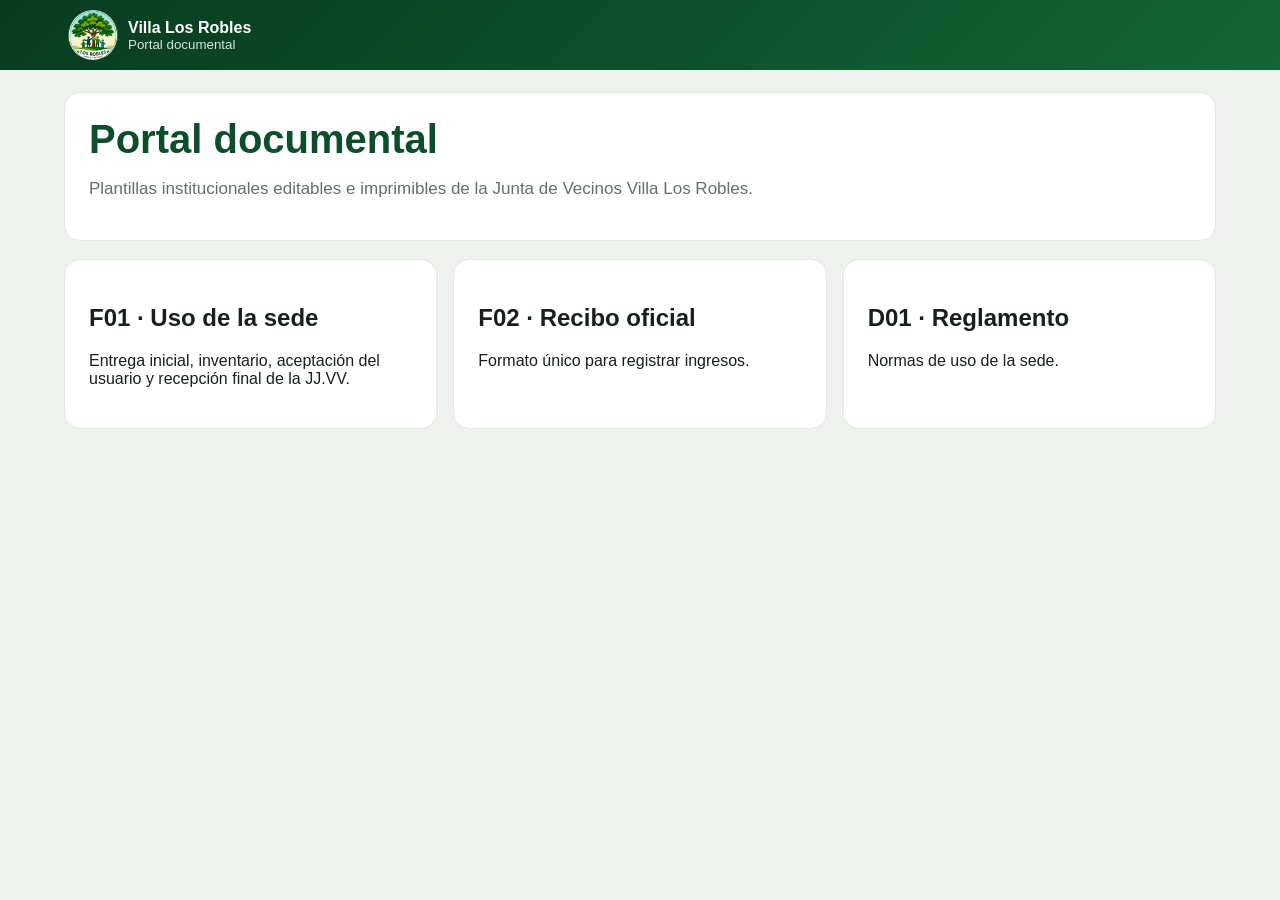
==== index.html @ 32308a5a "Add files via upload Primer carga de archivos" ====
<!doctype html><html lang="es"><head><meta charset="utf-8"><meta name="viewport" content="width=device-width,initial-scale=1"><title>Villa Los Robles · Portal documental</title><link rel="stylesheet" href="css/styles.css"></head><body>
<header class="site-header"><div class="header-inner"><a class="brand" href="index.html"><img src="assets/logo-villa-los-robles.jpg"><span>Villa Los Robles<small>Portal documental</small></span></a></div></header>
<main class="page-shell"><section class="hero"><h1>Portal documental</h1><p>Plantillas institucionales editables e imprimibles de la Junta de Vecinos Villa Los Robles.</p></section>
<section class="grid">
<a class="card" href="documentos/f01-uso-sede.html"><h2>F01 · Uso de la sede</h2><p>Entrega inicial, inventario, aceptación del usuario y recepción final de la JJ.VV.</p></a>
<a class="card" href="documentos/f02-recibo.html"><h2>F02 · Recibo oficial</h2><p>Formato único para registrar ingresos.</p></a>
<a class="card" href="documentos/d01-reglamento.html"><h2>D01 · Reglamento</h2><p>Normas de uso de la sede.</p></a>
</section></main></body></html>
---- css/styles.css ----
:root{
  --green-950:#073b20;--green-900:#0b4f2a;--green-800:#146535;--green-700:#1f7a3f;
  --green-100:#eef6ed;--green-050:#f8fbf7;--blue:#18507a;--blue-100:#edf5fb;
  --orange:#d97706;--orange-100:#fff6e9;--ink:#172019;--muted:#637067;--line:#c5d1c3;
}
*{box-sizing:border-box}
html,body{margin:0;background:#edf2ed;color:var(--ink);font-family:Arial,Helvetica,sans-serif}
a{text-decoration:none;color:inherit}
.site-header{background:linear-gradient(135deg,var(--green-950),var(--green-800));color:#fff;position:sticky;top:0;z-index:50}
.header-inner{max-width:1180px;margin:auto;padding:10px 18px;display:flex;align-items:center;gap:14px}
.brand{display:flex;align-items:center;gap:10px;font-weight:700}
.brand img{width:50px;height:50px;border-radius:50%;object-fit:cover;background:#fff}
.brand small{display:block;font-weight:400;opacity:.85}
nav{margin-left:auto;display:flex;gap:6px}
nav a{padding:8px 10px;border-radius:8px;font-size:14px}
nav a:hover{background:rgba(255,255,255,.15)}
.page-shell{max-width:1180px;margin:22px auto;padding:0 14px}
.hero,.card{background:#fff;border:1px solid #e1e9e0;border-radius:16px;padding:24px}
.hero h1{margin:0;color:var(--green-900);font-size:40px}
.hero p{color:var(--muted);font-size:17px}
.grid{display:grid;grid-template-columns:repeat(3,1fr);gap:16px;margin-top:18px}
.btn{display:inline-block;background:var(--green-800);color:#fff;border:0;border-radius:9px;padding:10px 15px;font-weight:700;cursor:pointer}
.doc-toolbar{position:sticky;top:72px;z-index:40;background:#fff;border:1px solid #dfe7de;border-radius:10px;padding:9px;display:flex;justify-content:center;gap:8px;margin-bottom:12px}
.document{width:210mm;min-height:297mm;margin:auto;background:#fff;padding:5mm;box-shadow:0 8px 28px rgba(0,0,0,.12)}
.doc-header{display:grid;grid-template-columns:26mm 1fr 41mm;gap:4mm;align-items:center;border-bottom:1px solid var(--line);padding-bottom:2mm}
.doc-logo{width:24mm;height:24mm;object-fit:contain}
.doc-title{margin:0;color:var(--green-900);font-size:24px;line-height:1}
.doc-subtitle{font-size:15px;font-weight:700;margin-top:4px}
.doc-slogan{font:italic 14px Georgia,serif;color:var(--green-700);margin-top:4px}
.control{border:1px solid var(--line);border-radius:7px;overflow:hidden;font-size:9px}
.control strong{display:block;background:var(--green-900);color:#fff;text-align:center;padding:4px}
.control div{display:grid;grid-template-columns:1fr 1.2fr;border-top:1px solid var(--line)}
.control span{padding:4px}.control span+span{border-left:1px solid var(--line);font-weight:700}
.quick{display:grid;grid-template-columns:repeat(5,1fr);margin:2mm 0;border-bottom:1px solid var(--line)}
.quick div{font-size:8px;padding:2mm;border-right:1px solid var(--line)}.quick div:last-child{border-right:0}.quick b{color:var(--green-900)}
.top-grid{display:grid;grid-template-columns:39% 61%;gap:3mm}
.panel{border:1px solid var(--line);border-radius:7px;padding:3mm;margin-bottom:2.5mm}
.section-title{display:flex;align-items:center;gap:5px;margin:0 0 2mm;color:var(--green-900);font-size:11px}
.num{width:18px;height:18px;border-radius:4px;background:var(--green-900);color:#fff;display:inline-flex;align-items:center;justify-content:center;font-size:9px}
.row{display:grid;grid-template-columns:auto 1fr auto 1fr;gap:4px;align-items:end;margin:2mm 0;font-size:8.5px}
.row.one{grid-template-columns:auto 1fr}.line{min-height:14px;border-bottom:1px solid #7c887e}
table{width:100%;border-collapse:collapse;font-size:7.6px}
th{background:var(--green-800);color:#fff;padding:3px;border:1px solid var(--line)}
td{padding:2.5px 3px;border:1px solid var(--line)}
.state-grid{display:grid;grid-template-columns:repeat(6,1fr);gap:0;border:1px solid var(--line);border-radius:7px;overflow:hidden}
.state-grid label{font-size:7.5px;padding:4px;border-right:1px solid var(--line)}.state-grid label:last-child{border-right:0}
.banner{border-radius:8px;padding:3mm;margin-top:2.5mm;border:1px solid}
.banner.user{background:var(--blue-100);border-color:#7aa5c6}.banner.jjvv{background:var(--orange-100);border-color:#e6a85b}
.banner h2{margin:0 0 2mm;font-size:12px}.banner.user h2{color:var(--blue)}.banner.jjvv h2{color:var(--orange)}
.banner p{font-size:8px;margin:0 0 2mm}
.banner-grid{display:grid;grid-template-columns:1.25fr .8fr 1fr;gap:2mm}
.box{border:1px solid var(--line);border-radius:6px;padding:2mm;background:#fff}.box .row{margin:1mm 0}
.jjvv-grid{display:grid;grid-template-columns:1.25fr .75fr;gap:2mm}.outcome{font-size:8px;line-height:1.5}
.footer{display:grid;grid-template-columns:1fr 1.2fr 1fr;gap:2mm;margin-top:2.5mm}
.footer-box{border:1px solid var(--line);border-radius:7px;padding:2mm;font-size:7.5px}
.footer-brand{display:flex;align-items:center;gap:6px}.footer-brand img{width:18mm;height:18mm;object-fit:contain}
[contenteditable=true]:focus{background:#fff7c8;outline:none}
@page{size:A4 portrait;margin:2mm}
@media print{
  html,body{background:#fff!important;margin:0!important}
  .site-header,.doc-toolbar{display:none!important}
  .page-shell{max-width:none;margin:0;padding:0}
  .document{width:210mm;min-height:0;margin:0;padding:3.5mm;box-shadow:none;overflow:hidden}
  *{-webkit-print-color-adjust:exact!important;print-color-adjust:exact!important}
}
@media(max-width:900px){
  nav{display:none}.grid,.top-grid,.banner-grid,.jjvv-grid,.footer{grid-template-columns:1fr}
  .document{width:100%;min-height:auto;padding:12px}
}
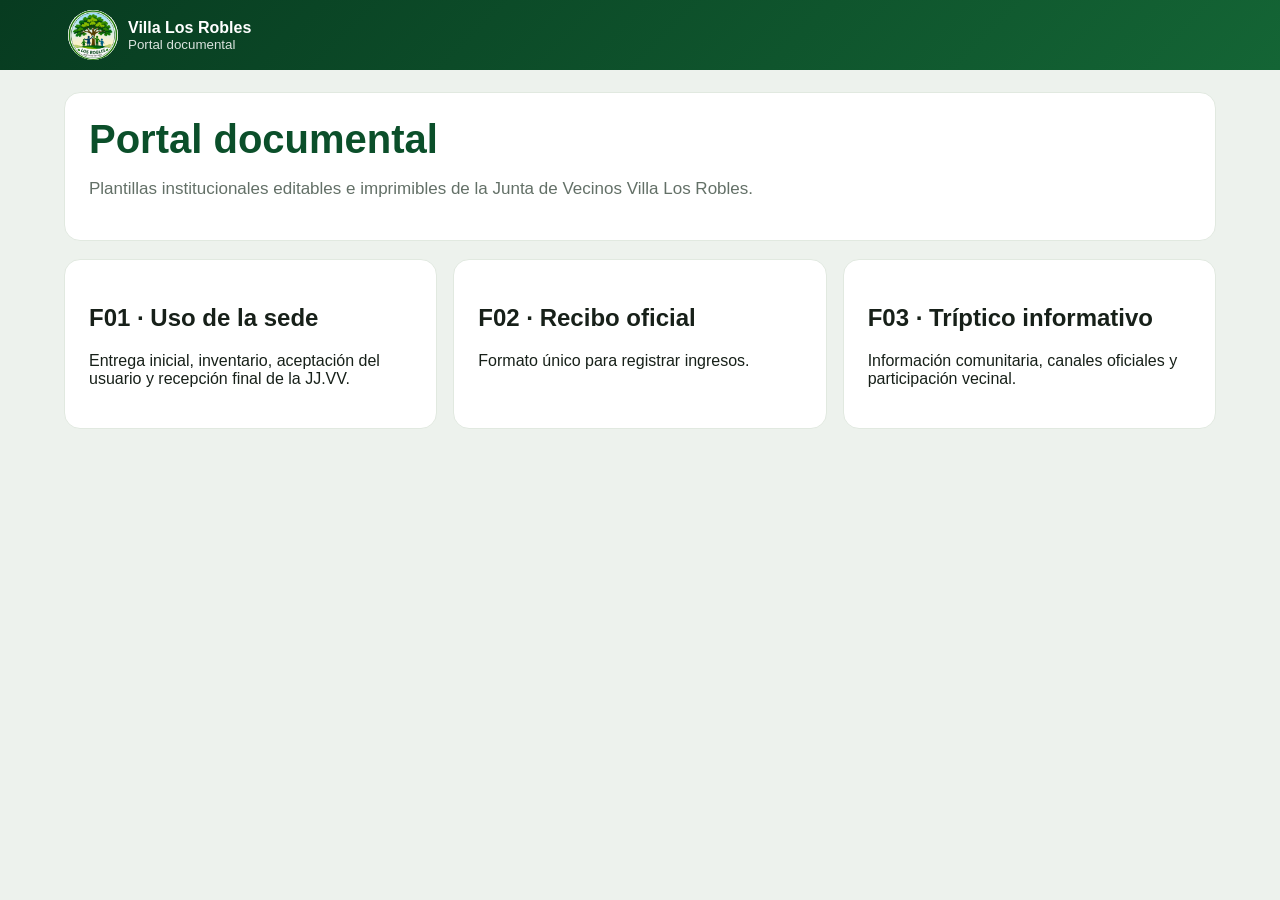
==== commit d90fe911: "Actualizar menú del portal documental" ====
--- a/index.html
+++ b/index.html
@@ -4,5 +4,5 @@
 <section class="grid">
 <a class="card" href="documentos/f01-uso-sede.html"><h2>F01 · Uso de la sede</h2><p>Entrega inicial, inventario, aceptación del usuario y recepción final de la JJ.VV.</p></a>
 <a class="card" href="documentos/f02-recibo.html"><h2>F02 · Recibo oficial</h2><p>Formato único para registrar ingresos.</p></a>
-<a class="card" href="documentos/d01-reglamento.html"><h2>D01 · Reglamento</h2><p>Normas de uso de la sede.</p></a>
-</section></main></body></html>+<a class="card" href="documentos/f03-triptico-001.html"><h2>F03 · Tríptico informativo</h2><p>Información comunitaria, canales oficiales y participación vecinal.</p></a>
+</section></main></body></html>
--- a/css/styles.css
+++ b/css/styles.css
@@ -58,13 +58,29 @@
 [contenteditable=true]:focus{background:#fff7c8;outline:none}
 @page{size:A4 portrait;margin:2mm}
 @media print{
-  html,body{background:#fff!important;margin:0!important}
+  html,body{
+    width:210mm!important;
+    background:#fff!important;
+    margin:0!important;
+    padding:0!important;
+  }
   .site-header,.doc-toolbar{display:none!important}
-  .page-shell{max-width:none;margin:0;padding:0}
-  .document{width:210mm;min-height:0;margin:0;padding:3.5mm;box-shadow:none;overflow:hidden}
+  .page-shell{max-width:none!important;margin:0!important;padding:0!important}
+  .document{
+    width:210mm!important;
+    min-height:0!important;
+    margin:0!important;
+    padding:3.5mm!important;
+    box-shadow:none!important;
+    overflow:hidden!important;
+  }
+  .top-grid{display:grid!important;grid-template-columns:39% 61%!important;gap:3mm!important}
+  .banner-grid{display:grid!important;grid-template-columns:1.25fr .8fr 1fr!important;gap:2mm!important}
+  .jjvv-grid{display:grid!important;grid-template-columns:1.25fr .75fr!important;gap:2mm!important}
+  .footer{display:grid!important;grid-template-columns:1fr 1.2fr 1fr!important;gap:2mm!important}
   *{-webkit-print-color-adjust:exact!important;print-color-adjust:exact!important}
 }
-@media(max-width:900px){
+@media screen and (max-width:900px){
   nav{display:none}.grid,.top-grid,.banner-grid,.jjvv-grid,.footer{grid-template-columns:1fr}
   .document{width:100%;min-height:auto;padding:12px}
 }
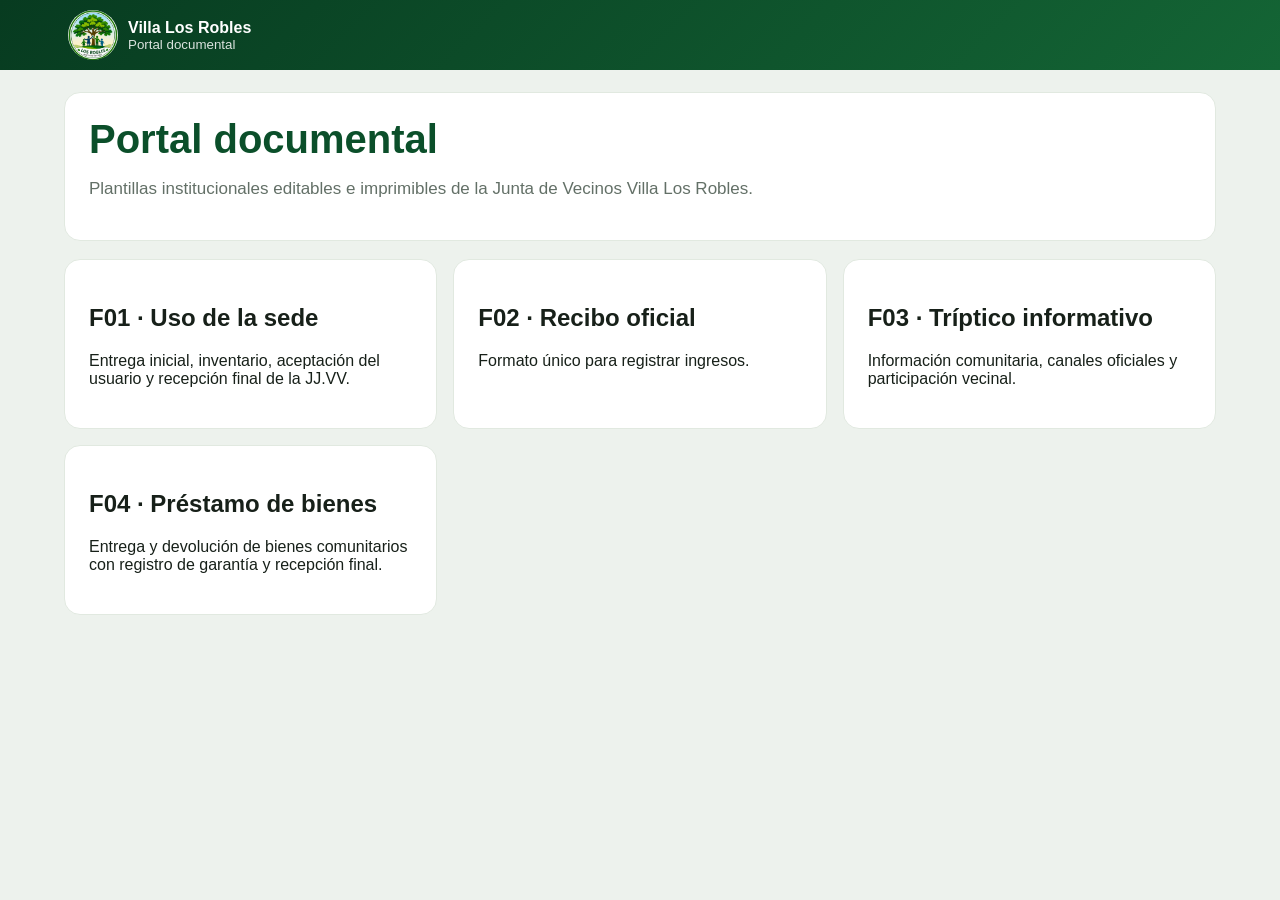
==== commit 101995b1: "Agregar F04 de préstamo de bienes" ====
--- a/index.html
+++ b/index.html
@@ -5,4 +5,5 @@
 <a class="card" href="documentos/f01-uso-sede.html"><h2>F01 · Uso de la sede</h2><p>Entrega inicial, inventario, aceptación del usuario y recepción final de la JJ.VV.</p></a>
 <a class="card" href="documentos/f02-recibo.html"><h2>F02 · Recibo oficial</h2><p>Formato único para registrar ingresos.</p></a>
 <a class="card" href="documentos/f03-triptico-001.html"><h2>F03 · Tríptico informativo</h2><p>Información comunitaria, canales oficiales y participación vecinal.</p></a>
+<a class="card" href="documentos/f04-prestamo-bienes.html"><h2>F04 · Préstamo de bienes</h2><p>Entrega y devolución de bienes comunitarios con registro de garantía y recepción final.</p></a>
 </section></main></body></html>
